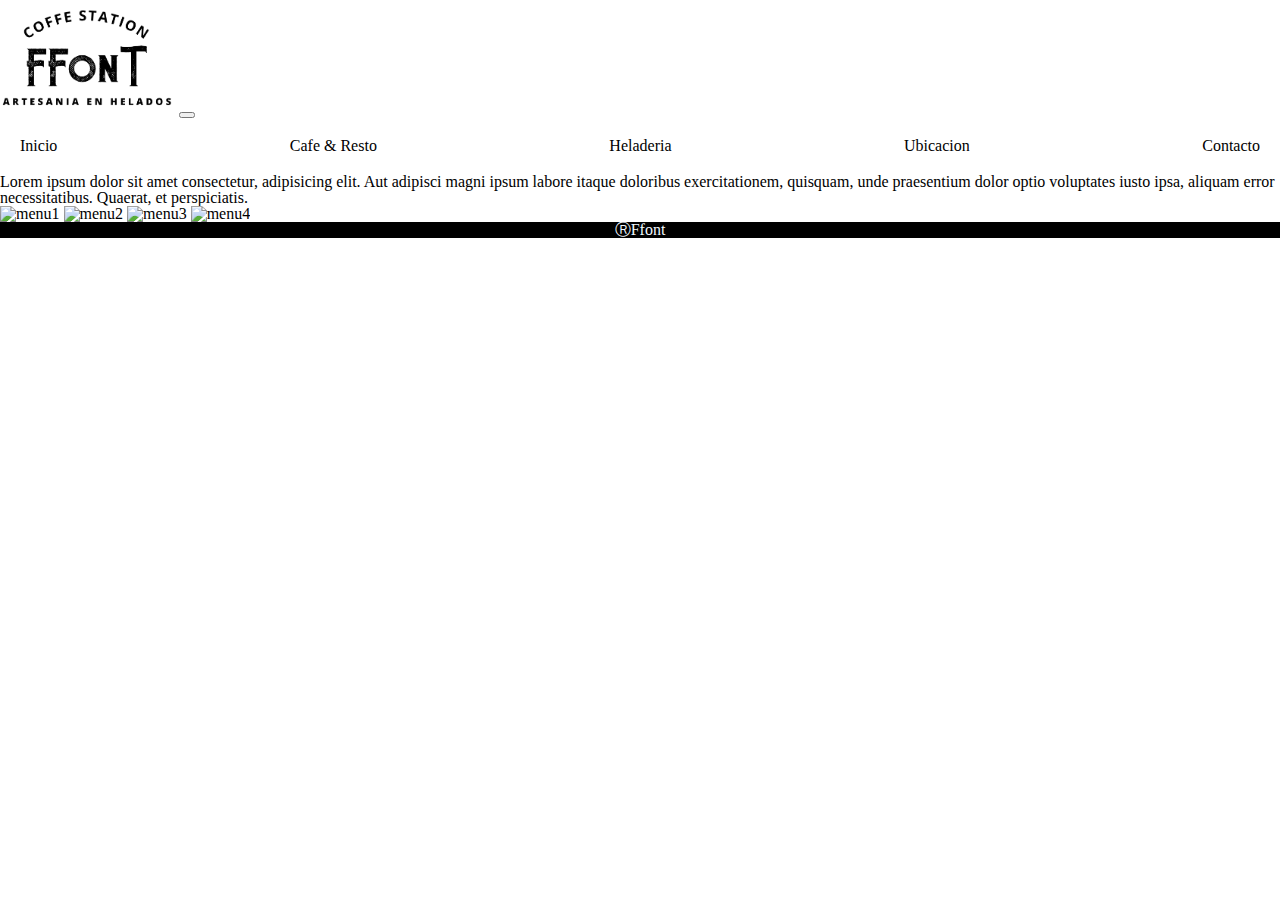
==== html/cafe&Resto.html @ d2da7f4b "add navbar, carrusel" ====
<!DOCTYPE html>
<html lang="en">
<head>
    <meta charset="UTF-8">
    <meta http-equiv="X-UA-Compatible" content="IE=edge">
    <meta name="viewport" content="width=device-width, initial-scale=1.0">
    <title>Cafe&Resto</title>
    <link href="https://cdn.jsdelivr.net/npm/bootstrap@5.3.0/dist/css/bootstrap.min.css" rel="stylesheet"
        integrity="sha384-9ndCyUaIbzAi2FUVXJi0CjmCapSmO7SnpJef0486qhLnuZ2cdeRhO02iuK6FUUVM" crossorigin="anonymous">
    <link rel="stylesheet" href="../style.css">
    <link rel="stylesheet" href="../reset.css">
</head>
<body>
    
    <header>
        <nav class="navbar navbar-expand-lg bg-light">
          <div class="container-fluid">
            <a class="navbar-brand" href="#"><img src="../Imagenes/logoffont sello.png" width="50px" alt="logo"></a>
            <button class="navbar-toggler" type="button" data-bs-toggle="collapse" data-bs-target="#navbarNav"
              aria-controls="navbarNav" aria-expanded="false" aria-label="Toggle navigation">
              <span class="navbar-toggler-icon"></span>
            </button>
            <div class="collapse navbar-collapse" id="navbarNav">
              <ul class="navbar-nav mx-auto">
                <li class="nav-item">
                  <a class="nav-link active p-3rem" aria-current="page" href="../index.html">Inicio</a>
                </li>
                <li class="nav-item">
                  <a class="nav-link" href="./cafe&Resto.html">Cafe & Resto</a>
                </li>
                <li class="nav-item">
                  <a class="nav-link" href="./heladeria.html">Heladeria</a>
                </li>
                <li class="nav-item">
                  <a class="nav-link" href="./ubicacion.html">Ubicacion</a>
                </li>
                <li class="nav-item">
                    <a href="./contacto.html">Contacto</a>
                </li>
              </ul>
            </div>
          </div>
        </nav>







    <div class="textoMenu">
        <p>Lorem ipsum dolor sit amet consectetur, adipisicing elit. Aut adipisci magni ipsum labore itaque doloribus exercitationem, quisquam, unde praesentium dolor optio voluptates iusto ipsa, aliquam error necessitatibus. Quaerat, et perspiciatis.</p>
    </div>

    <div class="menus">

        <img src="./Imagenes/png-transparent-photo-photo-gallery-photo-library-picture-linkedin-ui-colored-icon-thumbnail.png" class="menu1" alt="menu1">

    

    

        <img src="./Imagenes/png-transparent-photo-photo-gallery-photo-library-picture-linkedin-ui-colored-icon-thumbnail.png" alt="menu2">

    

    

        <img src="./Imagenes/png-transparent-photo-photo-gallery-photo-library-picture-linkedin-ui-colored-icon-thumbnail.png" alt="menu3">


    

        <img src="./Imagenes/png-transparent-photo-photo-gallery-photo-library-picture-linkedin-ui-colored-icon-thumbnail.png" alt="menu4">


    </div>

    <footer>

        <p>ⓇFfont</p>
        
    </footer>


    <script src="https://cdn.jsdelivr.net/npm/bootstrap@5.3.0/dist/js/bootstrap.bundle.min.js"
        integrity="sha384-geWF76RCwLtnZ8qwWowPQNguL3RmwHVBC9FhGdlKrxdiJJigb/j/68SIy3Te4Bkz"
        crossorigin="anonymous"></script>
</body>
</html>
---- style.css ----
.menu a:hover { 
    background-color: black;
    color: aliceblue;
}


img {
    width: 175px;
    place-content: center;
   
}

nav ul {
    display: flex;
    justify-content: space-between;
    align-items: center;
    list-style: none;
    padding: 20px;
    
}

nav ul li a { 
    text-decoration: none;
    color: black;
}

#carouselExample { 
    height: 50%;
    width: 50%;
   
}




footer {
    background-color: black;
    color: aliceblue;
    text-align: center;
    
}
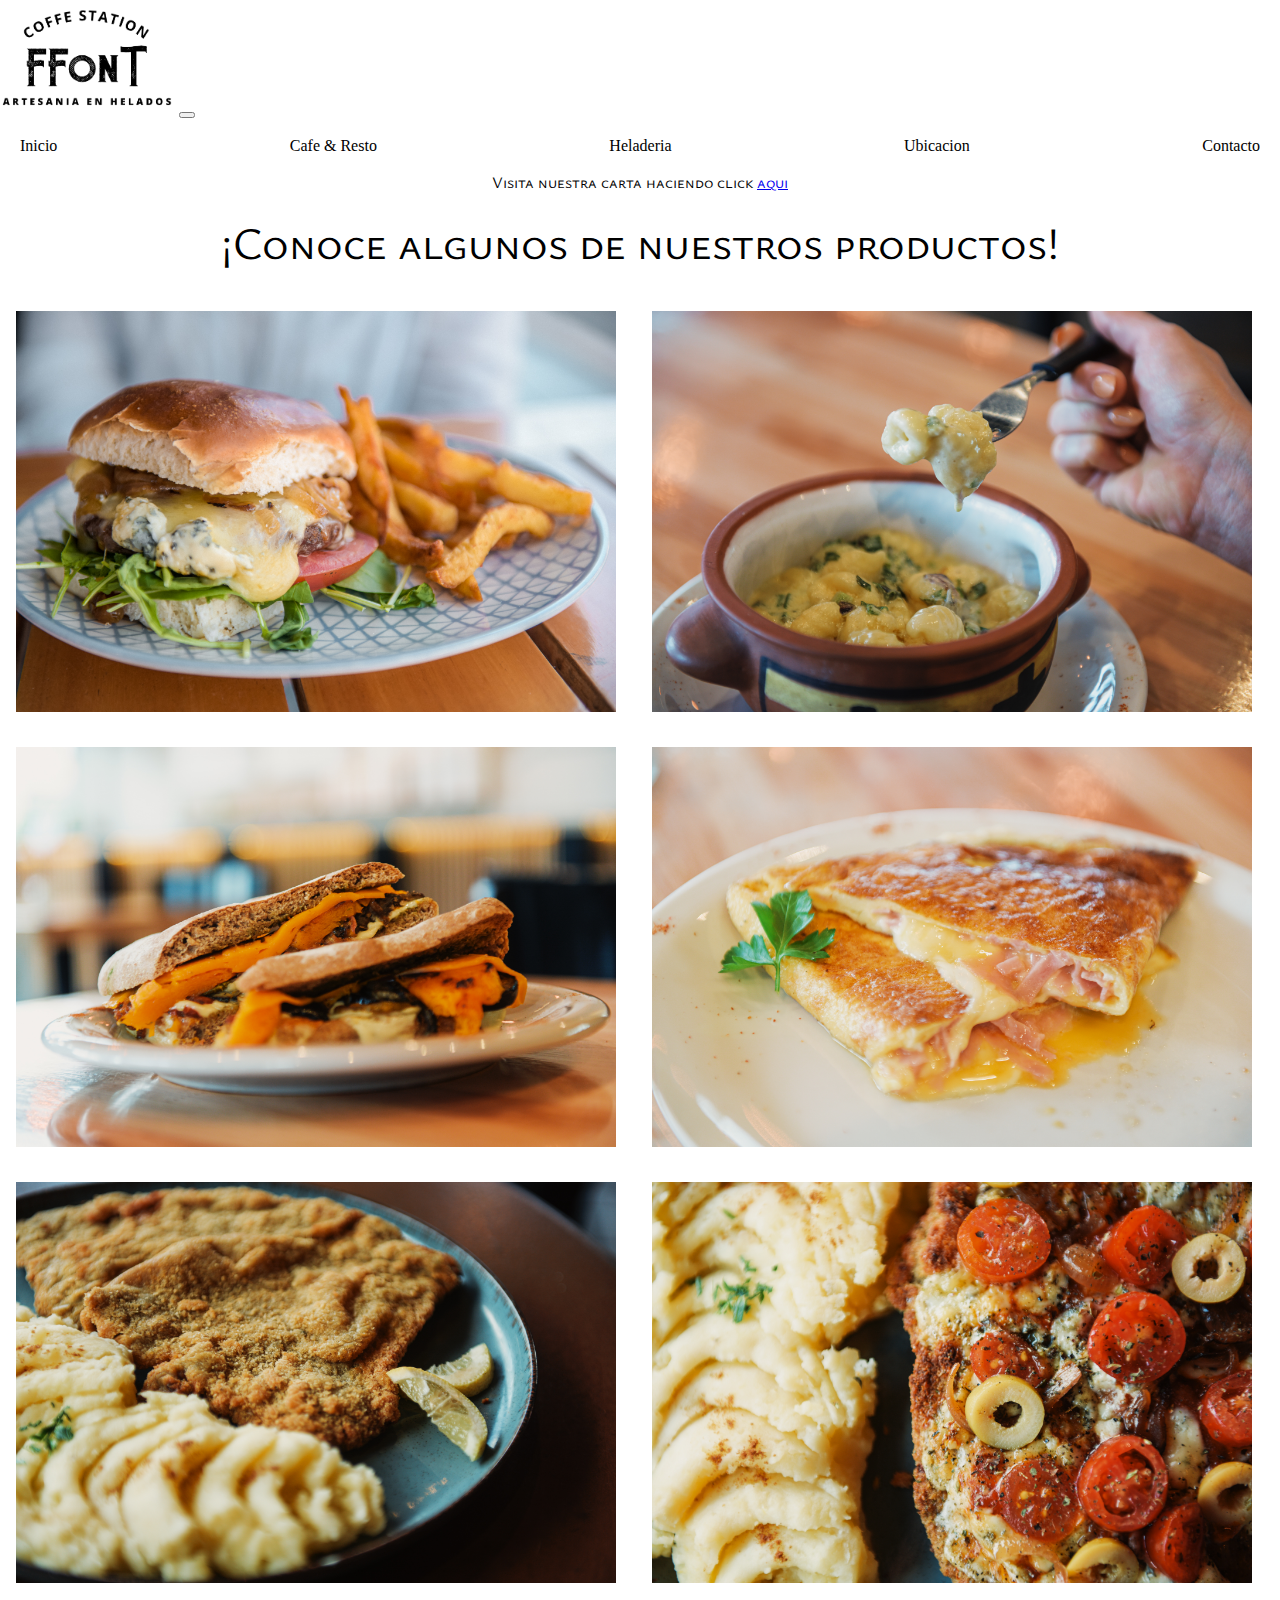
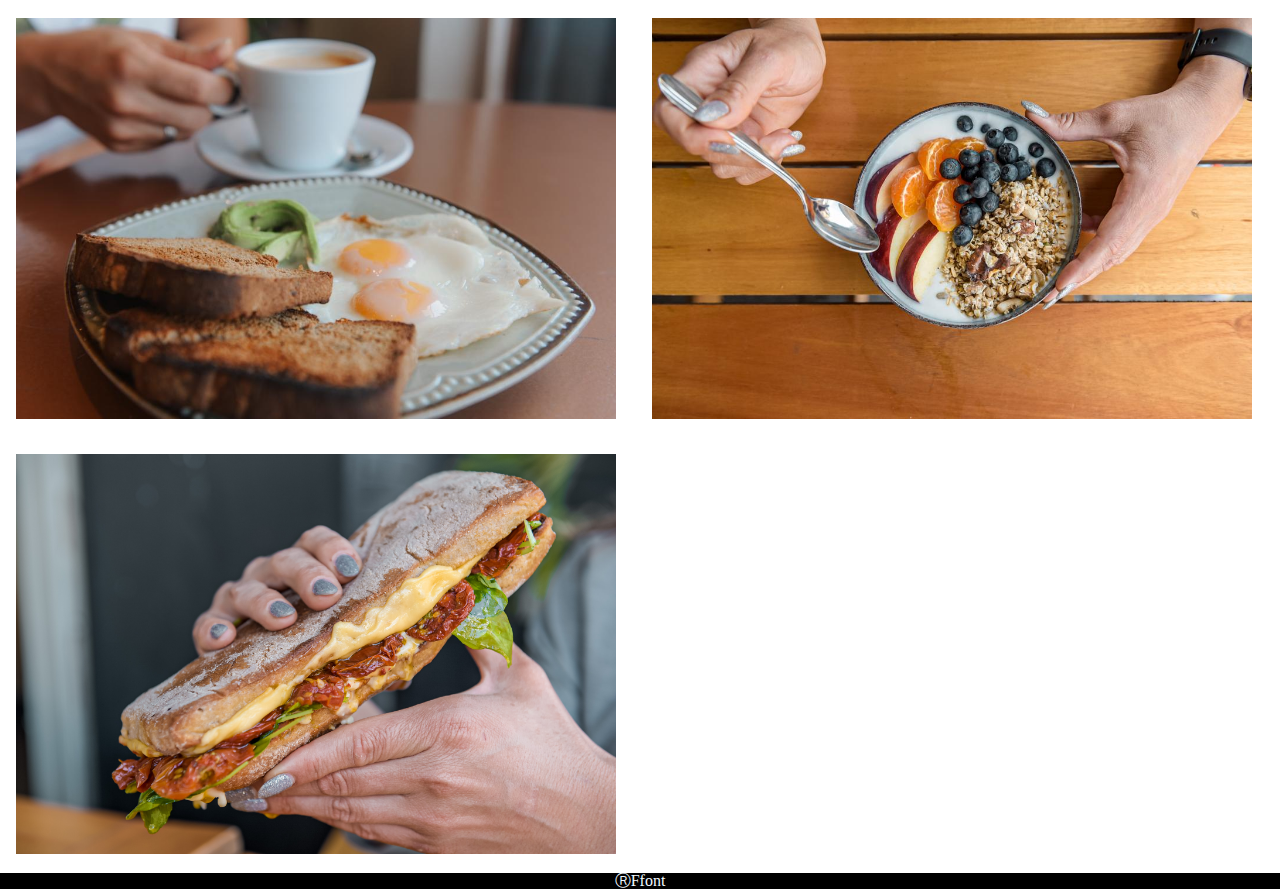
==== commit 0cdefec8: "entrega final" ====
--- a/html/cafe&Resto.html
+++ b/html/cafe&Resto.html
@@ -5,10 +5,17 @@
     <meta http-equiv="X-UA-Compatible" content="IE=edge">
     <meta name="viewport" content="width=device-width, initial-scale=1.0">
     <title>Cafe&Resto</title>
+    <meta name="keywords" content="resto, confiteria, cafe, heladeria, helado, lujan, comida. restaurante">
+    <meta name="description" content="Confiteria, restaurante y heladeria en Lujan">
     <link href="https://cdn.jsdelivr.net/npm/bootstrap@5.3.0/dist/css/bootstrap.min.css" rel="stylesheet"
         integrity="sha384-9ndCyUaIbzAi2FUVXJi0CjmCapSmO7SnpJef0486qhLnuZ2cdeRhO02iuK6FUUVM" crossorigin="anonymous">
     <link rel="stylesheet" href="../style.css">
     <link rel="stylesheet" href="../reset.css">
+    <link rel="stylesheet" href="../PAGINA FFONT/sass/main.css">
+    <link rel="preconnect" href="https://fonts.googleapis.com">
+  <link rel="preconnect" href="https://fonts.gstatic.com" crossorigin>
+  <link href="https://fonts.googleapis.com/css2?family=Ysabeau+SC:wght@400;500;600&display=swap" rel="stylesheet">
+  <link rel="stylesheet" href="https://unpkg.com/aos@next/dist/aos.css" />
 </head>
 <body>
     
@@ -48,33 +55,46 @@
 
 
 
-    <div class="textoMenu">
-        <p>Lorem ipsum dolor sit amet consectetur, adipisicing elit. Aut adipisci magni ipsum labore itaque doloribus exercitationem, quisquam, unde praesentium dolor optio voluptates iusto ipsa, aliquam error necessitatibus. Quaerat, et perspiciatis.</p>
+    <div class="textoCafe">
+        <p>Visita nuestra carta haciendo click <a href="https://drive.google.com/drive/folders/1O9knjmHjzn-EIqRkSF8MjZWHbZ02eiSW"> aqui</a></p>
+        
     </div>
 
-    <div class="menus">
+    <div class="productos">
+      <p>¡Conoce algunos de nuestros productos!</p>
+    </div>
 
-        <img src="./Imagenes/png-transparent-photo-photo-gallery-photo-library-picture-linkedin-ui-colored-icon-thumbnail.png" class="menu1" alt="menu1">
+    <section class="galeria">
+      <div  class="imgPlatos">
+        
+        <img src="../Imagenes/hamburguesa.jpg" alt="menu1">
 
+        <img src="../Imagenes/ñoquis.jpg" alt="menu2">
+
+        <img src="../Imagenes/sanguche.jpg" alt="menu3">
+        
+        <img src="../Imagenes/omelet.jpg" alt="menu4">
+
+        <img src="../Imagenes/milanesa.jpg" alt="menu4">
+
+        <img src="../Imagenes/napolitana.jpg" alt="menu4">
+
+        <img src="../Imagenes/platoTostadas.jpeg" alt="">
+
+        <img src="../Imagenes/platoFrutas.jpeg" alt="">
+
+        <img src="../Imagenes/plato5.jpg" alt="">
+
+      </div>
+    </section>
     
 
-    
-
-        <img src="./Imagenes/png-transparent-photo-photo-gallery-photo-library-picture-linkedin-ui-colored-icon-thumbnail.png" alt="menu2">
-
-    
-
-    
-
-        <img src="./Imagenes/png-transparent-photo-photo-gallery-photo-library-picture-linkedin-ui-colored-icon-thumbnail.png" alt="menu3">
 
 
-    
-
-        <img src="./Imagenes/png-transparent-photo-photo-gallery-photo-library-picture-linkedin-ui-colored-icon-thumbnail.png" alt="menu4">
 
 
-    </div>
+
+
 
     <footer>
 
@@ -86,5 +106,9 @@
     <script src="https://cdn.jsdelivr.net/npm/bootstrap@5.3.0/dist/js/bootstrap.bundle.min.js"
         integrity="sha384-geWF76RCwLtnZ8qwWowPQNguL3RmwHVBC9FhGdlKrxdiJJigb/j/68SIy3Te4Bkz"
         crossorigin="anonymous"></script>
+        <script src="https://unpkg.com/aos@next/dist/aos.js"></script>
+        <script>
+          AOS.init();
+        </script>    
 </body>
 </html>--- a/style.css
+++ b/style.css
@@ -1,4 +1,13 @@
+p {
+    font-family: 'Ysabeau SC', sans-serif;
+}
 
+
+.intro {
+    font-family: 'Ysabeau SC', sans-serif;
+    font-size: 30px;
+    text-align: center;
+}
 
 
 .menu a:hover { 
@@ -28,11 +37,10 @@
 }
 
 #carouselExample { 
-    height: 50%;
-    width: 50%;
+    height: auto;
+    width: 100%;
    
 }
-
 
 
 
@@ -41,4 +49,103 @@
     color: aliceblue;
     text-align: center;
     
-}+}
+
+.foto1{ 
+    display: block;
+    overflow: auto;
+  
+}
+
+div.img-inicio img { 
+    width: 100%;
+    height: 100%;
+}
+
+
+
+/* css cafe&resto */
+
+
+.textoCafe{ 
+    text-align: center;
+    font-family: 'Ysabeau SC', sans-serif;
+}
+
+.productos {
+    text-align: center;
+    font-size: 45px;
+    font-family: 'Ysabeau SC', sans-serif;
+    padding: 30px;
+}
+
+.galeria img {
+    width: 600px;
+    
+}
+ .galeria { 
+    display: flex;
+    flex-flow: wrap;
+    justify-content: center;
+ }
+
+ .galeria img { 
+    max-width: auto;
+    padding: 1rem;
+ } 
+
+ /* css heladeria */
+
+ .textoHeladeria {
+    text-align: center;
+    font-family: 'Ysabeau SC', sans-serif;
+    font-size: 45px;
+    padding: 30px;
+ }
+
+ .imgHelados { 
+  display: flex;
+  flex-flow: wrap;
+  justify-content: center;
+ }
+
+ .imgHelados img{
+    width: 500px;
+ }
+ .imgHelados img { 
+    max-width: auto;
+    padding: 1rem;
+ }
+
+
+
+ /* css ubicacion */
+
+
+section.ubicacion {
+    display: flex;
+    flex-flow: wrap;
+    justify-content: center;
+}
+
+.textoUbi {
+    text-align: center;
+    font-family: 'Ysabeau SC', sans-serif;
+    font-size: 40px;
+    padding: 30px;
+ }
+
+ .subTexto { 
+    text-align: center;
+    font-family: 'Ysabeau SC', sans-serif;
+    font-size: 25px;
+    padding: 30px;
+ }
+
+
+ /* Contatco */
+
+
+ div.div-datos col-md-5 offset-md-1 mt-md-4 mb-4{ 
+    color: antiquewhite;
+ }